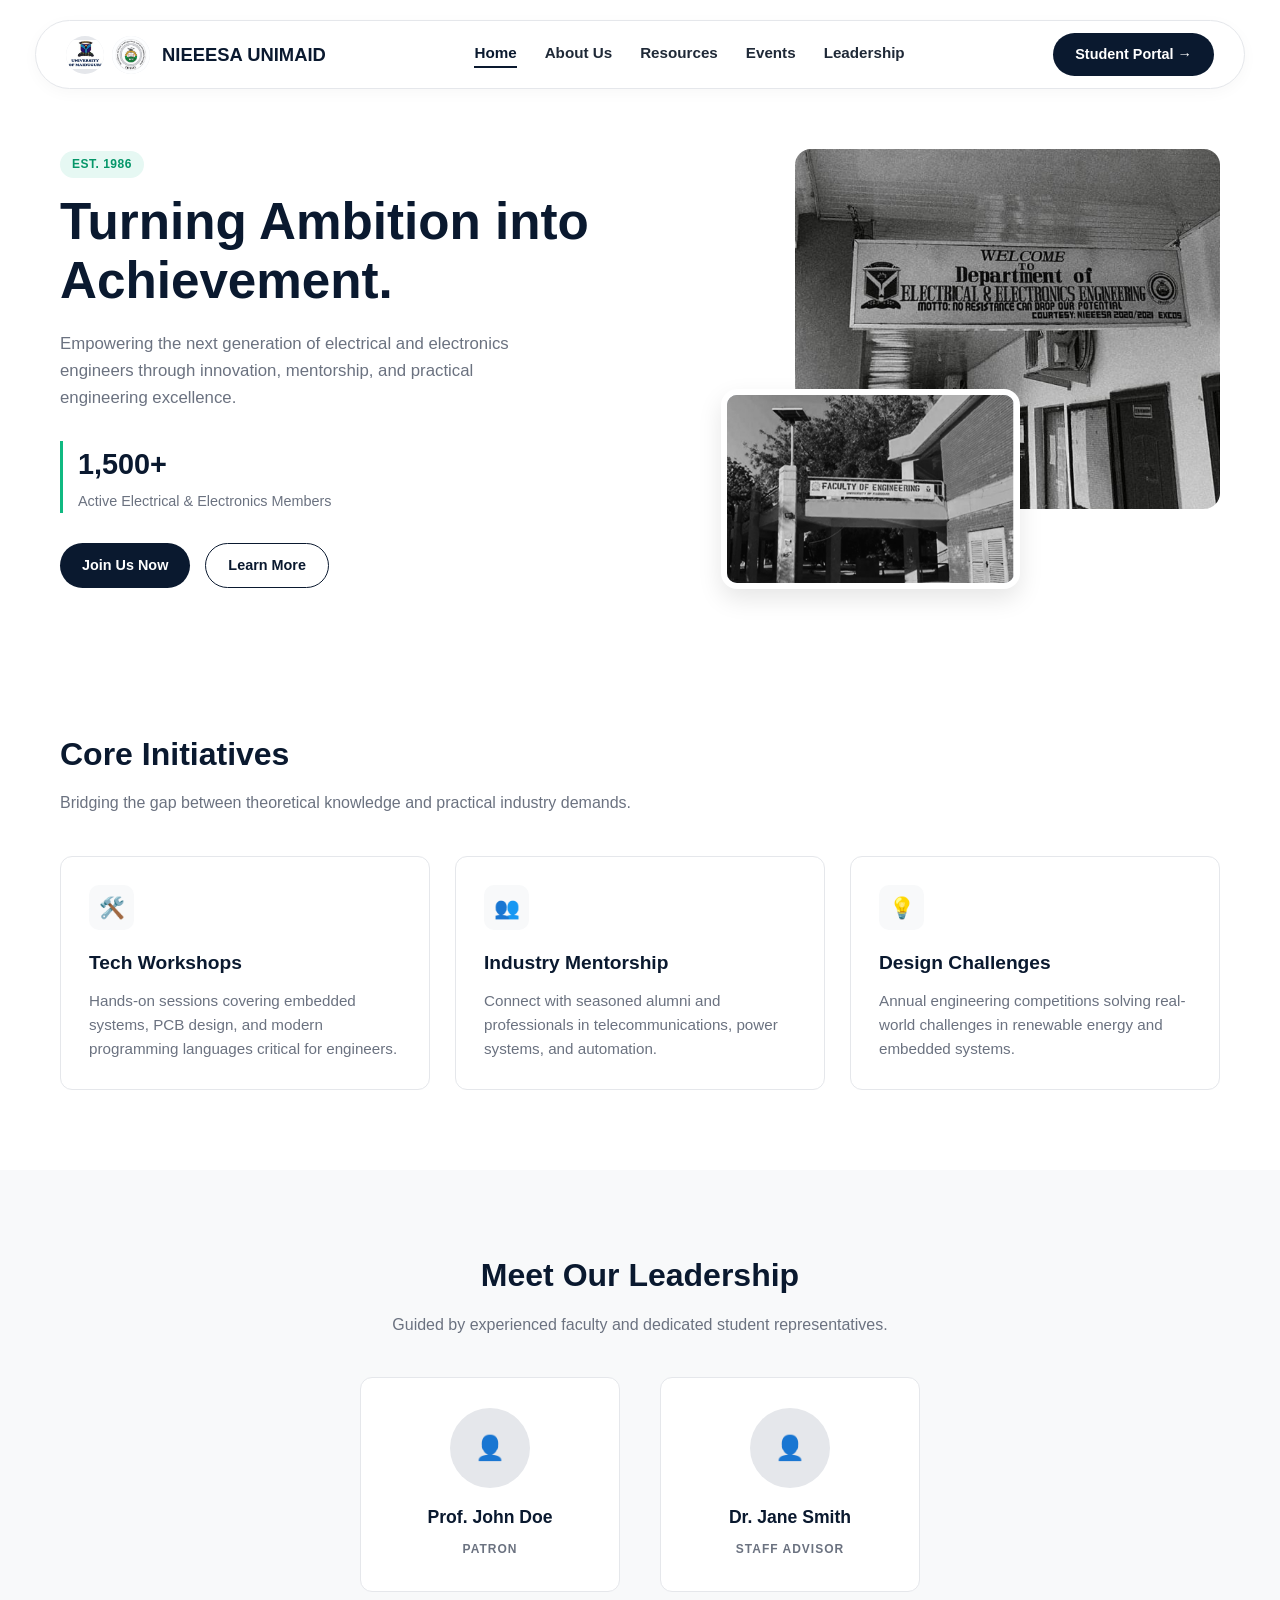
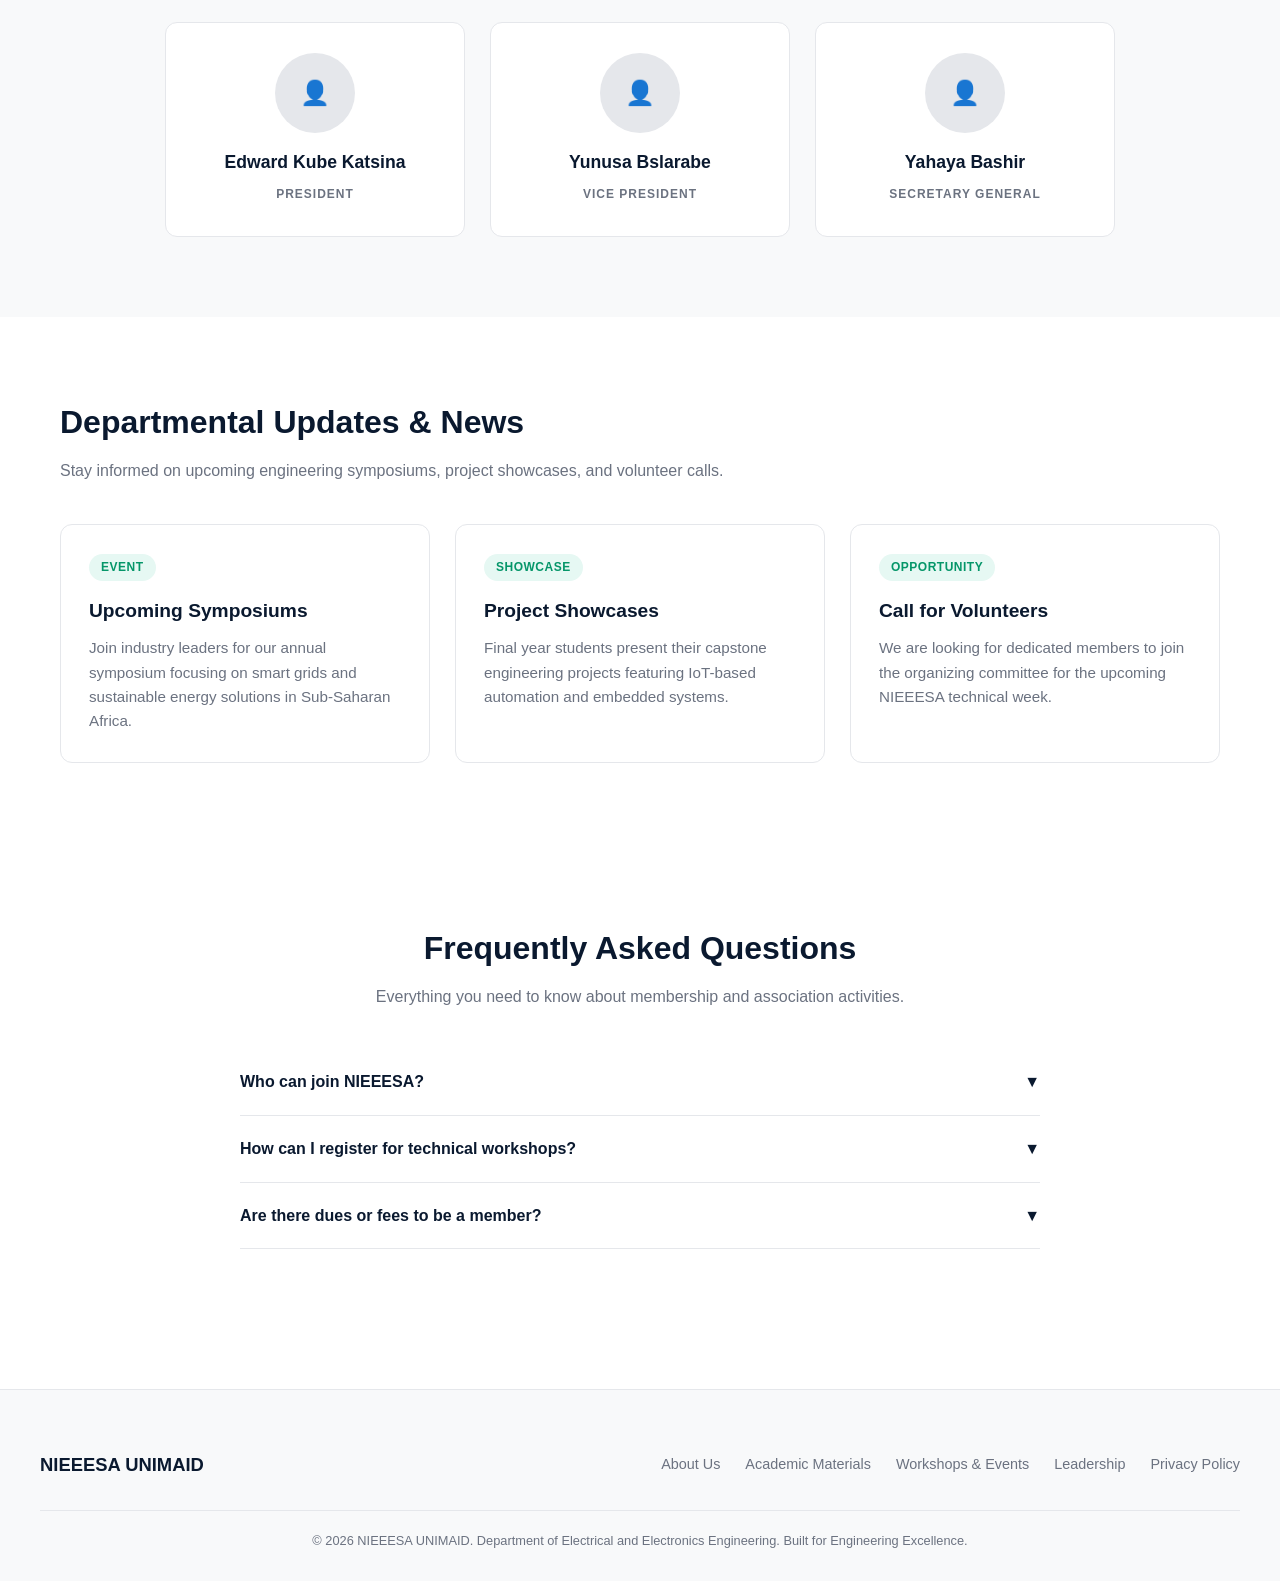
==== index.html @ 7bab1c7e "Updated leadership section with real NIEEESA EXCO names" ====
<!DOCTYPE html>
<html lang="en">
<head>
    <meta charset="UTF-8">
    <meta name="viewport" content="width=device-width, initial-scale=1.0">
    <title>NIEEESA UNIMAID | Electrical and Electronics Engineering</title>
    <link rel="stylesheet" href="style.css">
</head>
<body>

    <!-- Navigation Bar -->
    <div class="navbar-wrapper">
        <nav class="navbar">
            <a href="index.html" class="nav-brand">
                <div style="display: flex; align-items: center; gap: 8px;">
                    <img src="images/unimaid_logo.jpg" alt="UNIMAID Crest" style="height: 38px; width: 38px; object-fit: contain;">
                    <img src="images/nieesa_logo.jpg" alt="NIEEE Logo" style="height: 38px; width: 38px; object-fit: contain;">
                </div>
                <span>NIEEESA UNIMAID</span>
            </a>
            <div class="nav-links">
                <a href="index.html" class="active">Home</a>
                <a href="about.html">About Us</a>
                <a href="resources.html">Resources</a>
                <a href="events.html">Events</a>
                <a href="leadership.html">Leadership</a>
            </div>
            <a href="#" class="btn-primary">Student Portal →</a>
            <div class="hamburger">☰</div>
        </nav>
    </div>

    <!-- Hero Section -->
    <section class="hero">
        <div class="hero-text">
            <span class="badge-tag">EST. 1986</span>
            <h1>Turning Ambition into Achievement.</h1>
            <p>Empowering the next generation of electrical and electronics engineers through innovation, mentorship, and practical engineering excellence.</p>
            
            <div class="member-count">
                <h3>1,500+</h3>
                <span>Active Electrical & Electronics Members</span>
            </div>

            <div class="hero-buttons">
                <a href="#" class="btn-primary">Join Us Now</a>
                <a href="about.html" class="btn-outline">Learn More</a>
            </div>
        </div>

        <div class="hero-visual">
            <div class="hero-img-main">
                <img src="images/dept_building.jpg" alt="Department of Electrical & Electronics Engineering">
            </div>
            <div class="hero-img-sub">
                <img src="images/faculty_engineering.jpg" alt="Faculty of Engineering UNIMAID">
            </div>
        </div>
    </section>

    <!-- Core Initiatives -->
    <section class="section">
        <h2 class="section-title">Core Initiatives</h2>
        <p class="section-subtitle">Bridging the gap between theoretical knowledge and practical industry demands.</p>
        
        <div class="grid-3">
            <div class="card">
                <div class="card-icon">🛠️</div>
                <h4>Tech Workshops</h4>
                <p>Hands-on sessions covering embedded systems, PCB design, and modern programming languages critical for engineers.</p>
            </div>
            <div class="card">
                <div class="card-icon">👥</div>
                <h4>Industry Mentorship</h4>
                <p>Connect with seasoned alumni and professionals in telecommunications, power systems, and automation.</p>
            </div>
            <div class="card">
                <div class="card-icon">💡</div>
                <h4>Design Challenges</h4>
                <p>Annual engineering competitions solving real-world challenges in renewable energy and embedded systems.</p>
            </div>
        </div>
    </section>

    <!-- Leadership Section -->
    <div class="section-bg">
        <section class="section" style="text-align: center;">
            <h2 class="section-title">Meet Our Leadership</h2>
            <p class="section-subtitle">Guided by experienced faculty and dedicated student representatives.</p>

            <div class="leadership-grid-top">
                <div class="leader-card" style="min-width: 260px;">
                    <div class="leader-avatar">👤</div>
                    <h4>Prof. John Doe</h4>
                    <span>PATRON</span>
                </div>
                <div class="leader-card" style="min-width: 260px;">
                    <div class="leader-avatar">👤</div>
                    <h4>Dr. Jane Smith</h4>
                    <span>STAFF ADVISOR</span>
                </div>
            </div>

            <div class="leadership-grid-bottom">
                <div class="leader-card">
                    <div class="leader-avatar">👤</div>
                    <h4>Edward Kube Katsina</h4>
                    <span>PRESIDENT</span>
                </div>
                <div class="leader-card">
                    <div class="leader-avatar">👤</div>
                    <h4>Yunusa Bslarabe</h4>
                    <span>VICE PRESIDENT</span>
                </div>
                <div class="leader-card">
                    <div class="leader-avatar">👤</div>
                    <h4>Yahaya Bashir</h4>
                    <span>SECRETARY GENERAL</span>
                </div>
            </div>
        </section>
    </div>

    <!-- Departmental Updates & News -->
    <section class="section">
        <h2 class="section-title">Departmental Updates & News</h2>
        <p class="section-subtitle">Stay informed on upcoming engineering symposiums, project showcases, and volunteer calls.</p>

        <div class="grid-3">
            <div class="card">
                <span class="badge-tag">EVENT</span>
                <h4>Upcoming Symposiums</h4>
                <p>Join industry leaders for our annual symposium focusing on smart grids and sustainable energy solutions in Sub-Saharan Africa.</p>
            </div>
            <div class="card">
                <span class="badge-tag">SHOWCASE</span>
                <h4>Project Showcases</h4>
                <p>Final year students present their capstone engineering projects featuring IoT-based automation and embedded systems.</p>
            </div>
            <div class="card">
                <span class="badge-tag">OPPORTUNITY</span>
                <h4>Call for Volunteers</h4>
                <p>We are looking for dedicated members to join the organizing committee for the upcoming NIEEESA technical week.</p>
            </div>
        </div>
    </section>

    <!-- Frequently Asked Questions -->
    <section class="section">
        <h2 class="section-title" style="text-align: center;">Frequently Asked Questions</h2>
        <p class="section-subtitle" style="text-align: center;">Everything you need to know about membership and association activities.</p>

        <div class="faq-container">
            <div class="faq-item" onclick="toggleFaq(this)">
                <div class="faq-question">
                    <span>Who can join NIEEESA?</span>
                    <span>▼</span>
                </div>
                <div class="faq-answer">All registered undergraduate students of the Department of Electrical and Electronics Engineering at the University of Maiduguri are automatic members.</div>
            </div>
            <div class="faq-item" onclick="toggleFaq(this)">
                <div class="faq-question">
                    <span>How can I register for technical workshops?</span>
                    <span>▼</span>
                </div>
                <div class="faq-answer">Workshop registrations are announced via our official telegram and WhatsApp broadcast channels. You can also register through the Student Portal link above.</div>
            </div>
            <div class="faq-item" onclick="toggleFaq(this)">
                <div class="faq-question">
                    <span>Are there dues or fees to be a member?</span>
                    <span>▼</span>
                </div>
                <div class="faq-answer">Annual departmental association dues are paid at the beginning of each academic session through the executive financial secretary or designated portal.</div>
            </div>
        </div>
    </section>

    <!-- Footer -->
    <footer class="footer">
        <div class="footer-content">
            <div class="nav-brand">
                NIEEESA UNIMAID
            </div>
            <div class="footer-links">
                <a href="about.html">About Us</a>
                <a href="resources.html">Academic Materials</a>
                <a href="events.html">Workshops & Events</a>
                <a href="leadership.html">Leadership</a>
                <a href="#">Privacy Policy</a>
            </div>
        </div>
        <div class="footer-bottom">
            &copy; 2026 NIEEESA UNIMAID. Department of Electrical and Electronics Engineering. Built for Engineering Excellence.
        </div>
    </footer>

    <!-- Simple Script for FAQ Toggle -->
    <script>
        function toggleFaq(element) {
            const answer = element.querySelector('.faq-answer');
            const isVisible = answer.style.display === 'block';
            answer.style.display = isVisible ? 'none' : 'block';
        }
    </script>

</body>
</html>
---- style.css ----
/* ==========================================
   NIEEESA UNIMAID - MASTER STYLESHEET
   ========================================== */

* {
    margin: 0;
    padding: 0;
    box-sizing: border-box;
    font-family: 'Segoe UI', -apple-system, BlinkMacSystemFont, Roboto, sans-serif;
}

:root {
    --navy: #0A192F;
    --navy-light: #112A4F;
    --green-accent: #10B981;
    --green-bg: #E6F8F3;
    --bg-light: #F8F9FA;
    --bg-card: #FFFFFF;
    --text-main: #1F2937;
    --text-muted: #6B7280;
    --border-color: #E5E7EB;
}

body {
    background-color: #FFFFFF;
    color: var(--text-main);
    line-height: 1.6;
}

a {
    text-decoration: none;
    color: inherit;
}

/* --- NAVIGATION BAR --- */
.navbar-wrapper {
    padding: 20px 20px 0 20px;
    max-width: 1250px;
    margin: 0 auto;
}

.navbar {
    display: flex;
    justify-content: space-between;
    align-items: center;
    padding: 12px 30px;
    background-color: var(--bg-card);
    border: 1px solid var(--border-color);
    border-radius: 50px;
    box-shadow: 0 4px 15px rgba(0, 0, 0, 0.03);
}

.nav-brand {
    display: flex;
    align-items: center;
    gap: 12px;
    font-weight: 800;
    font-size: 1.15rem;
    color: var(--navy);
}

.nav-brand img {
    height: 38px;
    width: 38px;
    border-radius: 50%;
    object-fit: cover;
    background: #E5E7EB;
}

.nav-links {
    display: flex;
    gap: 28px;
    font-weight: 600;
    font-size: 0.95rem;
}

.nav-links a {
    color: var(--text-main);
    transition: color 0.2s ease;
}

.nav-links a:hover, .nav-links a.active {
    color: var(--navy);
    border-bottom: 2px solid var(--navy);
}

.btn-primary {
    background-color: var(--navy);
    color: #FFFFFF;
    padding: 10px 22px;
    border-radius: 25px;
    font-weight: 600;
    font-size: 0.9rem;
    transition: background 0.3s ease;
    display: inline-flex;
    align-items: center;
    gap: 8px;
}

.btn-primary:hover {
    background-color: var(--navy-light);
}

.btn-outline {
    background-color: transparent;
    color: var(--navy);
    border: 1.5px solid var(--navy);
    padding: 10px 22px;
    border-radius: 25px;
    font-weight: 600;
    font-size: 0.9rem;
    transition: all 0.3s ease;
}

.btn-outline:hover {
    background-color: var(--navy);
    color: #FFFFFF;
}

.hamburger {
    display: none;
    font-size: 1.6rem;
    cursor: pointer;
    color: var(--navy);
}

/* --- HERO SECTION --- */
.hero {
    max-width: 1200px;
    margin: 60px auto;
    padding: 0 20px;
    display: grid;
    grid-template-columns: 1.1fr 0.9fr;
    gap: 50px;
    align-items: center;
}

.badge-tag {
    display: inline-block;
    background-color: var(--green-bg);
    color: #059669;
    font-size: 0.75rem;
    font-weight: 700;
    padding: 4px 12px;
    border-radius: 20px;
    text-transform: uppercase;
    letter-spacing: 0.5px;
    margin-bottom: 15px;
}

.hero h1 {
    font-size: 3.2rem;
    color: var(--navy);
    line-height: 1.15;
    font-weight: 800;
    margin-bottom: 20px;
}

.hero p {
    color: var(--text-muted);
    font-size: 1.05rem;
    margin-bottom: 30px;
    max-width: 480px;
}

.member-count {
    border-left: 3px solid var(--green-accent);
    padding-left: 15px;
    margin-bottom: 30px;
}

.member-count h3 {
    font-size: 1.8rem;
    color: var(--navy);
    font-weight: 800;
}

.member-count span {
    font-size: 0.9rem;
    color: var(--text-muted);
}

.hero-buttons {
    display: flex;
    gap: 15px;
}

.hero-visual {
    position: relative;
    height: 440px;
}

.hero-img-main {
    width: 85%;
    height: 360px;
    background: #D1D5DB;
    border-radius: 16px;
    position: absolute;
    right: 0;
    top: 0;
    overflow: hidden;
}

.hero-img-sub {
    width: 60%;
    height: 200px;
    background: #9CA3AF;
    border-radius: 16px;
    position: absolute;
    left: 0;
    bottom: 0;
    border: 6px solid #FFFFFF;
    box-shadow: 0 10px 25px rgba(0,0,0,0.1);
    overflow: hidden;
}

.hero-visual img {
    width: 100%;
    height: 100%;
    object-fit: cover;
}

/* --- SECTION HEADERS & GRIDS --- */
.section {
    padding: 80px 20px;
    max-width: 1200px;
    margin: 0 auto;
}

.section-bg {
    background-color: var(--bg-light);
    width: 100%;
}

.section-title {
    font-size: 2rem;
    color: var(--navy);
    font-weight: 800;
    margin-bottom: 10px;
}

.section-subtitle {
    color: var(--text-muted);
    margin-bottom: 40px;
}

.grid-3 {
    display: grid;
    grid-template-columns: repeat(3, 1fr);
    gap: 25px;
}

.grid-2 {
    display: grid;
    grid-template-columns: repeat(2, 1fr);
    gap: 25px;
}

/* --- CARDS (INITIATIVES / EVENTS / NEWS) --- */
.card {
    background: var(--bg-card);
    border: 1px solid var(--border-color);
    border-radius: 12px;
    padding: 28px;
    transition: transform 0.2s ease, box-shadow 0.2s ease;
}

.card:hover {
    transform: translateY(-4px);
    box-shadow: 0 12px 24px rgba(0, 0, 0, 0.06);
}

.card-icon {
    width: 45px;
    height: 45px;
    background-color: var(--bg-light);
    border-radius: 10px;
    display: flex;
    align-items: center;
    justify-content: center;
    font-size: 1.3rem;
    margin-bottom: 18px;
    color: var(--navy);
}

.card h4 {
    font-size: 1.2rem;
    color: var(--navy);
    margin-bottom: 10px;
}

.card p {
    color: var(--text-muted);
    font-size: 0.95rem;
}

/* --- LEADERSHIP PROFILES --- */
.leadership-grid-top {
    display: flex;
    justify-content: center;
    gap: 40px;
    margin-bottom: 30px;
}

.leadership-grid-bottom {
    display: grid;
    grid-template-columns: repeat(3, 1fr);
    gap: 25px;
    max-width: 950px;
    margin: 0 auto;
}

.leader-card {
    background: #FFFFFF;
    border: 1px solid var(--border-color);
    border-radius: 12px;
    padding: 30px 20px;
    text-align: center;
}

.leader-avatar {
    width: 80px;
    height: 80px;
    background-color: #E5E7EB;
    border-radius: 50%;
    margin: 0 auto 15px auto;
    display: flex;
    align-items: center;
    justify-content: center;
    color: var(--navy);
    font-size: 1.5rem;
}

.leader-card h4 {
    color: var(--navy);
    font-size: 1.1rem;
    margin-bottom: 4px;
}

.leader-card span {
    font-size: 0.75rem;
    color: var(--text-muted);
    font-weight: 700;
    letter-spacing: 1px;
    text-transform: uppercase;
}

/* --- FAQ ACCORDION --- */
.faq-container {
    max-width: 800px;
    margin: 0 auto;
}

.faq-item {
    border-bottom: 1px solid var(--border-color);
    padding: 20px 0;
}

.faq-question {
    display: flex;
    justify-content: space-between;
    align-items: center;
    cursor: pointer;
    font-weight: 600;
    color: var(--navy);
}

.faq-answer {
    display: none;
    padding-top: 12px;
    color: var(--text-muted);
    font-size: 0.95rem;
}

/* --- FOOTER --- */
.footer {
    background-color: var(--bg-light);
    border-top: 1px solid var(--border-color);
    padding: 60px 20px 30px 20px;
    margin-top: 60px;
}

.footer-content {
    max-width: 1200px;
    margin: 0 auto;
    display: flex;
    justify-content: space-between;
    align-items: center;
    flex-wrap: wrap;
    gap: 20px;
}

.footer-links {
    display: flex;
    gap: 25px;
    font-size: 0.9rem;
    color: var(--text-muted);
}

.footer-bottom {
    max-width: 1200px;
    margin: 30px auto 0 auto;
    padding-top: 20px;
    border-top: 1px solid #E5E7EB;
    font-size: 0.8rem;
    color: var(--text-muted);
    text-align: center;
}

/* ==========================================
   MOBILE RESPONSIVENESS (< 768px)
   ========================================== */
@media (max-width: 768px) {
    .navbar {
        border-radius: 12px;
        padding: 15px 20px;
    }
    
    .nav-links, .navbar .btn-primary {
        display: none;
    }
    
    .hamburger {
        display: block;
    }

    .hero {
        grid-template-columns: 1fr;
        margin: 30px auto;
        text-align: left;
    }

    .hero h1 {
        font-size: 2.3rem;
    }

    .hero-visual {
        height: 300px;
        margin-top: 20px;
    }

    .hero-img-main, .hero-img-sub {
        position: static;
        width: 100%;
        height: 220px;
        margin-bottom: 15px;
    }

    .hero-img-sub {
        display: none; /* Hide overlapping image on small screens for clean layout */
    }

    .grid-3, .grid-2, .leadership-grid-top, .leadership-grid-bottom {
        grid-template-columns: 1fr;
        flex-direction: column;
        gap: 15px;
    }

    .footer-content {
        flex-direction: column;
        text-align: center;
    }

    .footer-links {
        flex-wrap: wrap;
        justify-content: center;
    }
}
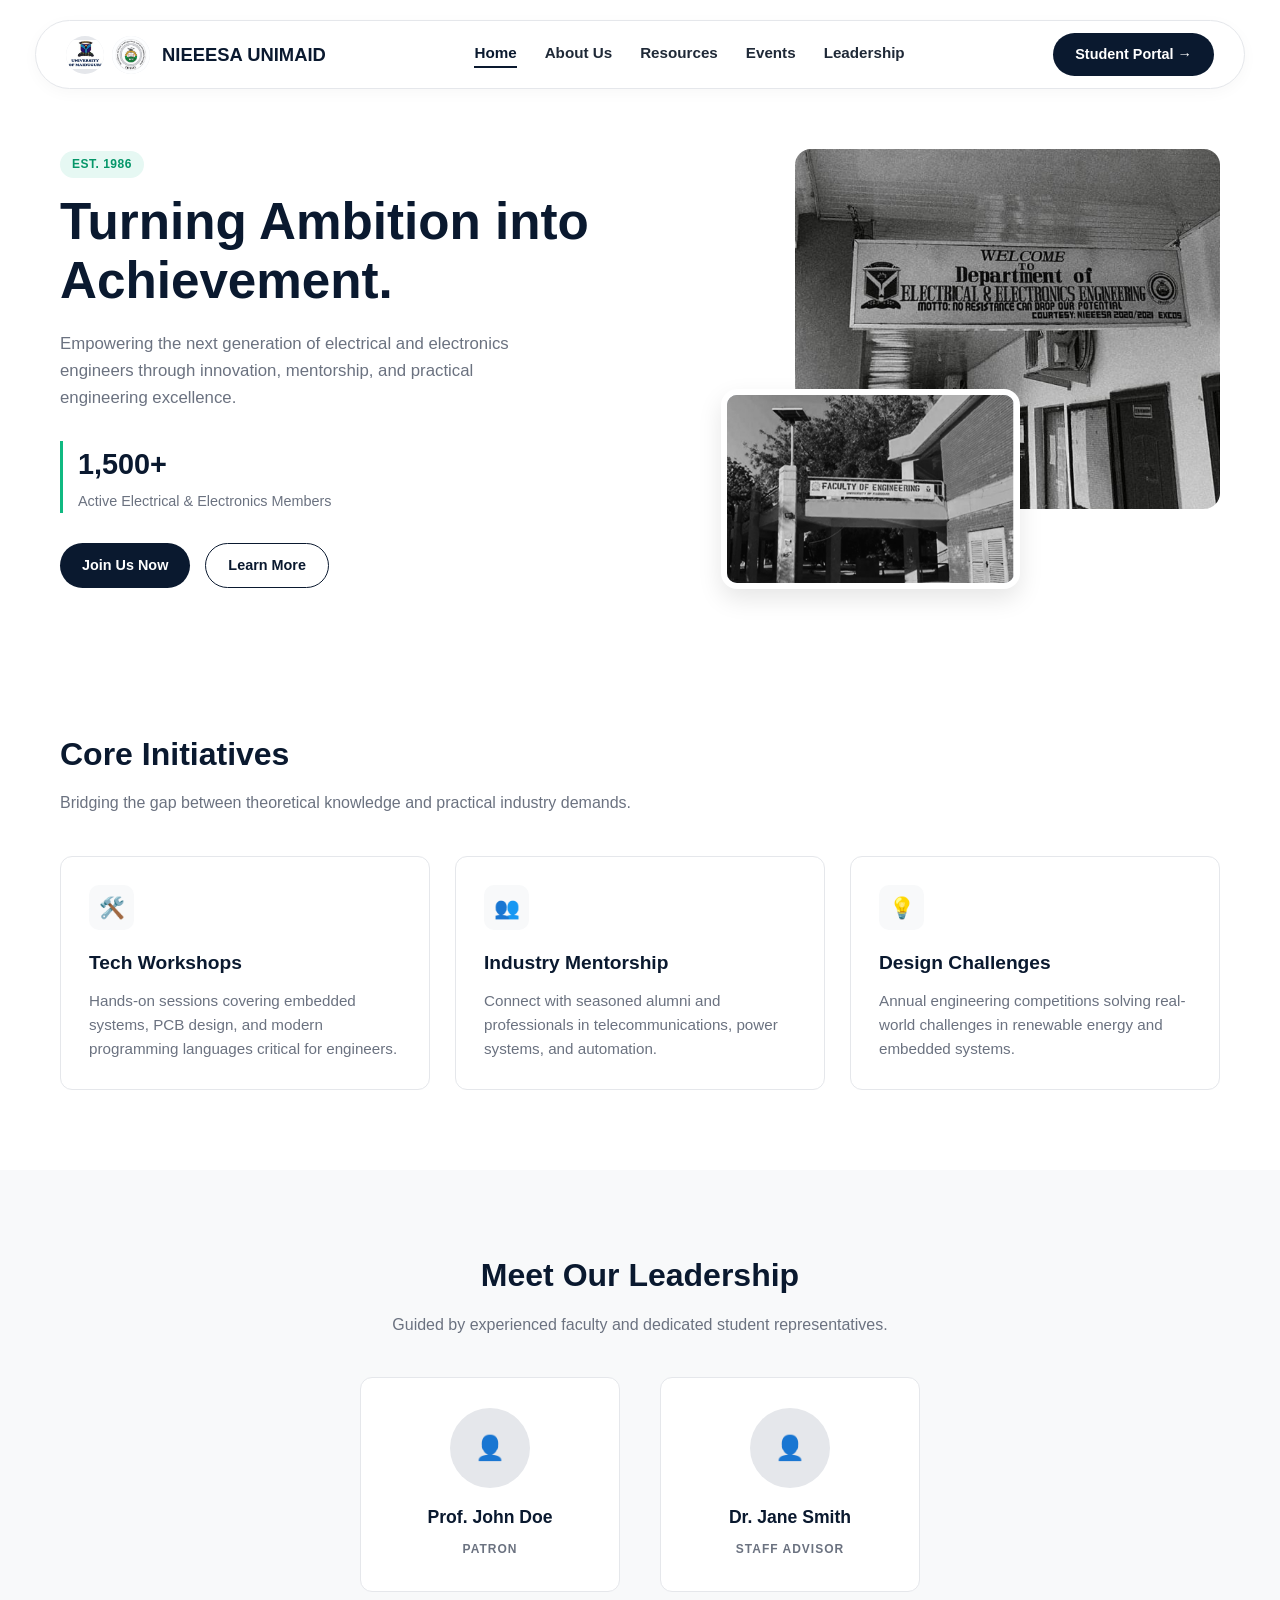
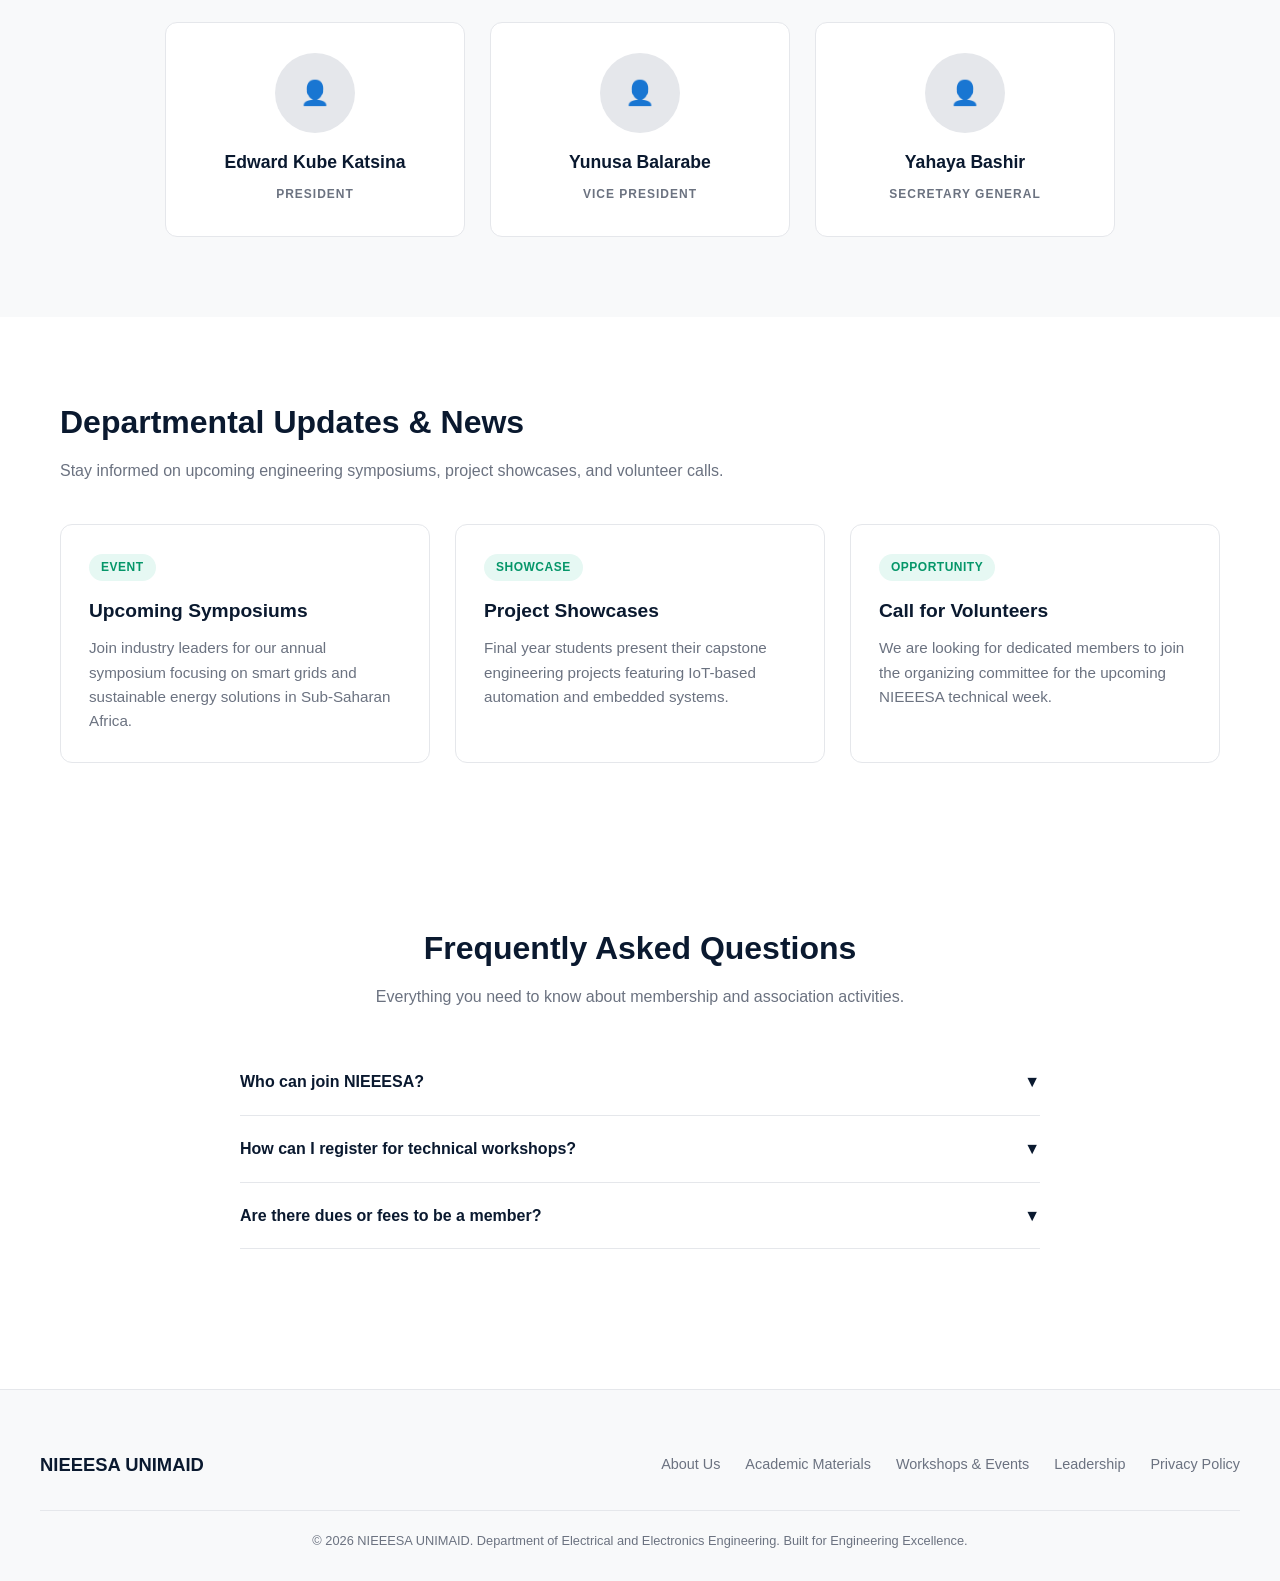
==== commit 7eb8d8b0: "Updated leadership section with real NIEEESA EXCO names" ====
--- a/index.html
+++ b/index.html
@@ -109,7 +109,7 @@
                 </div>
                 <div class="leader-card">
                     <div class="leader-avatar">👤</div>
-                    <h4>Yunusa Bslarabe</h4>
+                    <h4>Yunusa Balarabe</h4>
                     <span>VICE PRESIDENT</span>
                 </div>
                 <div class="leader-card">
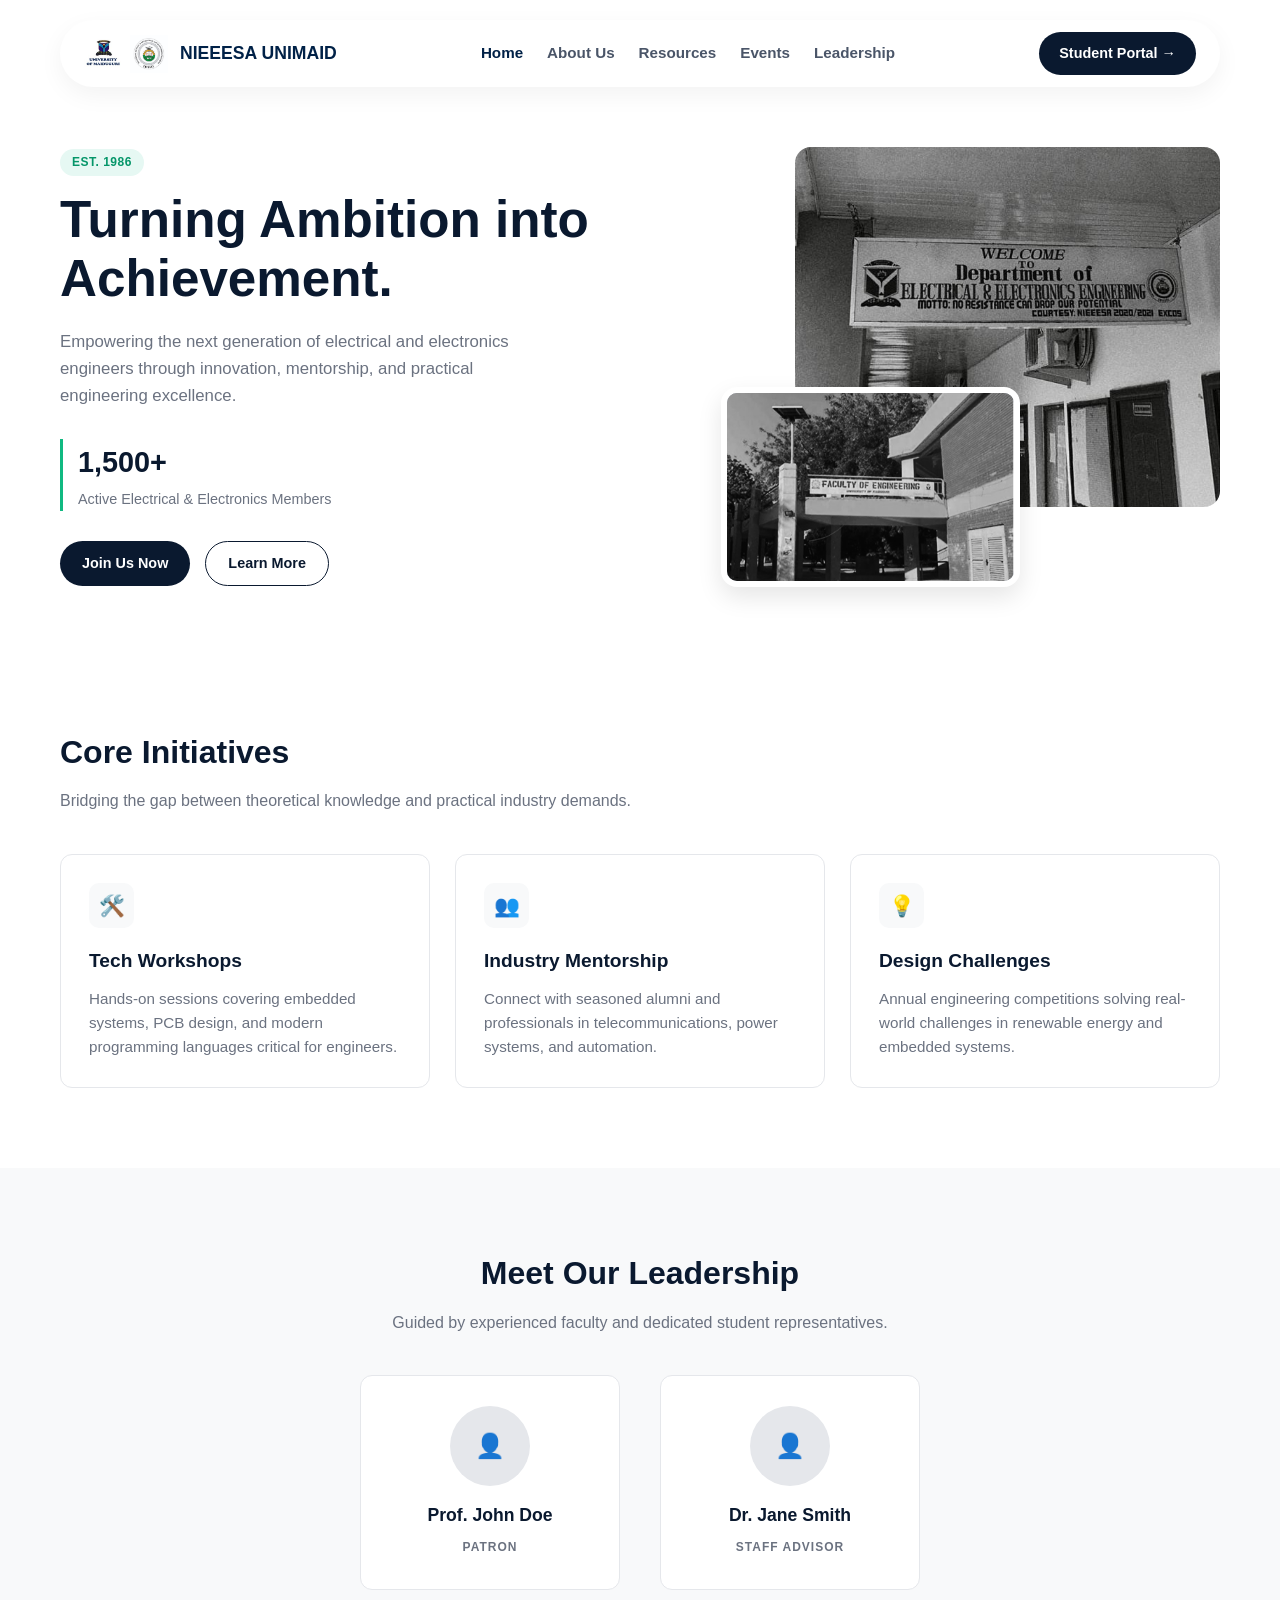
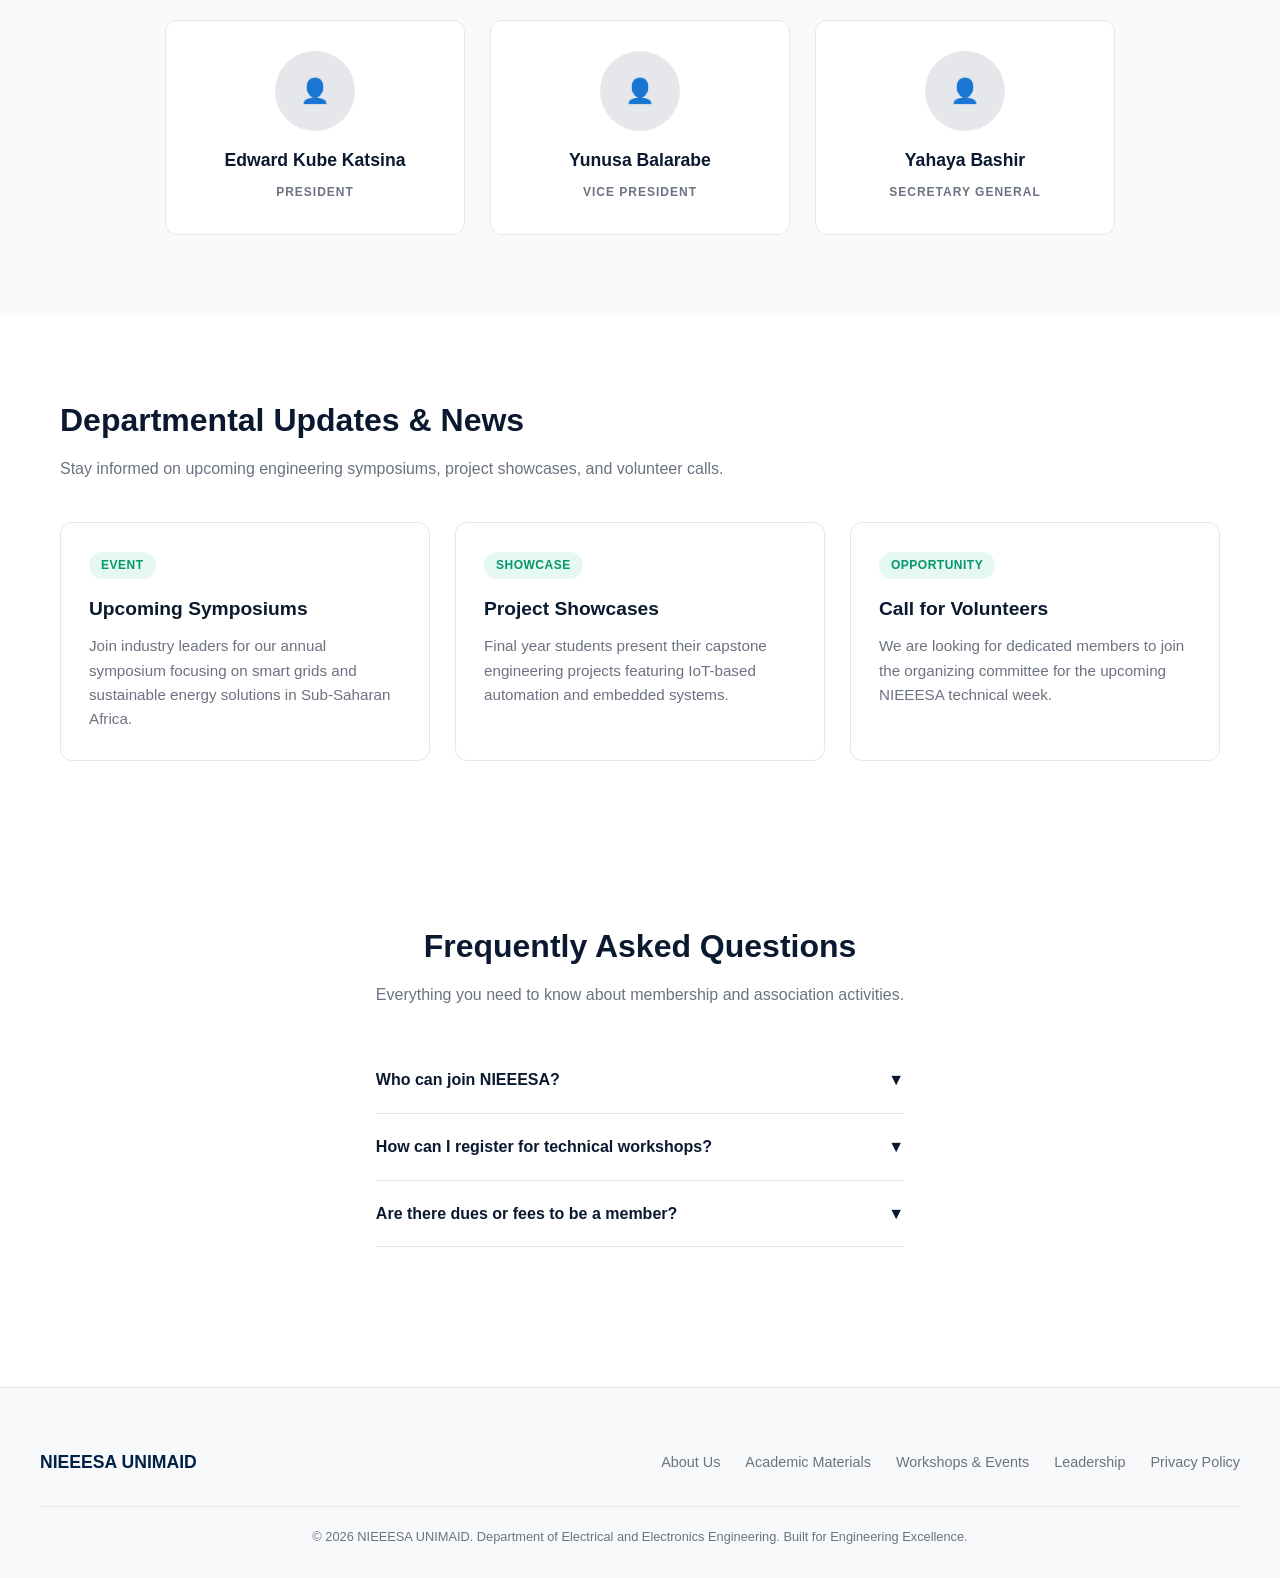
==== commit 1dc3b852: "Fixed desktop navbar squish, mobile portal button, and infinite scroll" ====
--- a/index.html
+++ b/index.html
@@ -24,8 +24,9 @@
                 <a href="resources.html">Resources</a>
                 <a href="events.html">Events</a>
                 <a href="leadership.html">Leadership</a>
-            </div>
-            <a href="#" class="btn-primary">Student Portal →</a>
+                <a href="login.html" class="mobile-portal-link">Student Portal →</a>
+            </div>
+            <a href="login.html" class="btn-primary desktop-portal-btn">Student Portal →</a>
             <div class="hamburger">☰</div>
         </nav>
     </div>
@@ -202,6 +203,7 @@
             answer.style.display = isVisible ? 'none' : 'block';
         }
     </script>
-
+<!-- Load JavaScript for Mobile Hamburger Menu -->
+    <script src="script.js"></script>
 </body>
 </html>
--- a/style.css
+++ b/style.css
@@ -1,7 +1,30 @@
 /* ==========================================
    NIEEESA UNIMAID - MASTER STYLESHEET
    ========================================== */
-
+/* =========================================
+   GLOBAL VIEWPORT & OVERFLOW LOCK
+   ========================================= */
+html, body {
+    margin: 0 !important;
+    padding: 0 !important;
+    width: 100% !important;
+    max-width: 100% !important;
+    overflow-x: hidden !important; /* Stops horizontal wobbling and side-scrolling */
+    position: relative;
+}
+
+/* Ensure the page ends exactly where the footer ends */
+body {
+    min-height: 100vh;
+    display: flex;
+    flex-direction: column;
+}
+
+.footer,
+footer {
+    margin-top: auto; /* Automatically pushes footer to the bottom of short pages */
+    margin-bottom: 0 !important; /* Prevents stray white space below copyright text */
+}
 * {
     margin: 0;
     padding: 0;
@@ -32,58 +55,75 @@
     color: inherit;
 }
 
-/* --- NAVIGATION BAR --- */
+/* =========================================
+   2. LAPTOP / DESKTOP NAVIGATION BAR
+   ========================================= */
 .navbar-wrapper {
-    padding: 20px 20px 0 20px;
-    max-width: 1250px;
-    margin: 0 auto;
+    width: 100%;
+    max-width: 1200px;
+    margin: 20px auto 0 auto;
+    padding: 0 20px;
+    box-sizing: border-box;
 }
 
 .navbar {
     display: flex;
+    align-items: center;
     justify-content: space-between;
-    align-items: center;
-    padding: 12px 30px;
-    background-color: var(--bg-card);
-    border: 1px solid var(--border-color);
+    gap: 20px; /* Forces breathing room between Logo, Links, and Button */
+    background: #ffffff;
+    padding: 12px 24px;
     border-radius: 50px;
-    box-shadow: 0 4px 15px rgba(0, 0, 0, 0.03);
+    box-shadow: 0 8px 25px rgba(0, 0, 0, 0.05);
+    width: 100%;
+    box-sizing: border-box;
+    position: relative;
 }
 
 .nav-brand {
     display: flex;
     align-items: center;
     gap: 12px;
+    text-decoration: none;
+    color: #002147;
     font-weight: 800;
-    font-size: 1.15rem;
-    color: var(--navy);
-}
-
-.nav-brand img {
-    height: 38px;
-    width: 38px;
-    border-radius: 50%;
-    object-fit: cover;
-    background: #E5E7EB;
+    font-size: 1.1rem;
+    white-space: nowrap; /* Prevents logo text from wrapping or squishing */
 }
 
 .nav-links {
     display: flex;
-    gap: 28px;
+    align-items: center;
+    gap: 24px;
+    margin: 0 auto; /* Centers links neatly on laptop */
+}
+
+.nav-links a {
+    text-decoration: none;
+    color: #4a5568;
     font-weight: 600;
     font-size: 0.95rem;
-}
-
-.nav-links a {
-    color: var(--text-main);
     transition: color 0.2s ease;
-}
-
-.nav-links a:hover, .nav-links a.active {
-    color: var(--navy);
-    border-bottom: 2px solid var(--navy);
-}
-
+    white-space: nowrap;
+}
+
+.nav-links a:hover,
+.nav-links a.active {
+    color: #002147;
+    font-weight: 700;
+}
+
+/* Hide mobile-only portal link on laptop */
+.mobile-portal-link {
+    display: none !important;
+}
+/* Ensure the desktop button fits inside the pill container */
+.desktop-portal-btn {
+    white-space: nowrap;
+    padding: 10px 20px !important;
+    border-radius: 25px !important;
+    flex-shrink: 0; /* Prevents button from getting crushed */
+}
 .btn-primary {
     background-color: var(--navy);
     color: #FFFFFF;
@@ -406,7 +446,10 @@
     color: var(--text-muted);
     text-align: center;
 }
-
+/* Hide the mobile-only portal link on desktop screens */
+.mobile-portal-link {
+    display: none;
+}
 /* ==========================================
    MOBILE RESPONSIVENESS (< 768px)
    ========================================== */
@@ -465,4 +508,157 @@
         flex-wrap: wrap;
         justify-content: center;
     }
+   
+      /* =========================================
+       FEATURED EVENT MOBILE STACKING
+       ========================================= */
+    .featured-event-card {
+        grid-template-columns: 1fr !important; /* Forces 1 single column instead of 2 */
+        gap: 25px !important;
+        padding: 24px !important;
+    }
+
+    .featured-event-img {
+        height: 240px !important;
+        width: 100% !important;
+    }
+}
+
+/* =========================================
+   BULLETPROOF MOBILE HAMBURGER MENU
+   ========================================= */
+@media (max-width: 768px) {
+    /* Ensure the navbar parent allows dropdowns */
+    .navbar-wrapper,
+    .navbar {
+        position: relative !important;
+        overflow: visible !important;
+    }
+
+    .hamburger {
+        cursor: pointer;
+        user-select: none;
+        font-size: 1.8rem;
+        z-index: 10001; /* Stays above the open menu */
+    }
+
+    /* Hide menu by default on mobile */
+    .nav-links {
+        display: none;
+    }
+
+    /* When active, show solid white dropdown menu */
+    .nav-links.active {
+        display: flex !important;
+        flex-direction: column;
+        position: absolute;
+        top: 100%; /* Drops exactly below the bottom edge of the navbar */
+        left: 0;
+        width: 100%;
+        background-color: #ffffff !important;
+        box-shadow: 0 15px 30px rgba(0, 0, 0, 0.2) !important;
+        padding: 10px 0;
+        z-index: 10000 !important; /* Forces it above all hero banners and photos */
+    }
+
+    .nav-links.active a {
+        display: block;
+        padding: 14px 24px;
+        width: 100%;
+        text-align: center;
+        color: #002147 !important; /* Forces dark navy text so it is always visible */
+        font-weight: 600;
+        text-decoration: none;
+        border-bottom: 1px solid #f0f0f0;
+        box-sizing: border-box;
+    }
+
+    .nav-links.active a:hover,
+    .nav-links.active a.active {
+        background-color: #f4f7f9;
+        color: #0056b3 !important;
+    }
+    /* Hide the desktop top-right button on small phone screens */
+    .desktop-portal-btn {
+        display: none !important;
+    }
+
+    /* Show the Student Portal button neatly centered inside the dropdown */
+    .nav-links.active .mobile-portal-link {
+        display: block !important;
+        width: calc(100% - 40px) !important; /* Subtracts 40px so it fits inside the box */
+        margin: 15px auto 10px auto !important; /* Centers it with 20px breathing room on each side */
+        background-color: #002147 !important;
+        color: #ffffff !important;
+        font-weight: 700;
+        border-radius: 8px !important;
+        padding: 12px 20px !important;
+        text-align: center !important;
+        border-bottom: none !important; /* Removes the underline separator */
+    }
+    /* =========================================
+       MOBILE SCROLL & WHITE SPACE CLAMP
+       ========================================= */
+    html, body {
+        height: auto !important; /* Prevents mobile address bar height bugs */
+        min-height: 100% !important;
+        overflow-x: hidden !important;
+    }
+
+    /* Prevent any section from stretching the page boundaries */
+    .section,
+    .section-bg,
+    .navbar-wrapper,
+    main,
+    div {
+        max-width: 100% !important;
+        box-sizing: border-box !important;
+    }
+
+    /* Keep footer compact on mobile with zero bottom gap */
+    .footer,
+    footer {
+        padding-bottom: 25px !important;
+        margin-bottom: 0 !important;
+    }
+}
+/* =========================================
+   FEATURED EVENT CARD (DESKTOP & MOBILE)
+   ========================================= */
+/* Desktop Layout: 2 equal columns side-by-side */
+.featured-event-card {
+    display: grid;
+    grid-template-columns: 1fr 1fr;
+    gap: 40px;
+    align-items: center;
+    padding: 40px;
+}
+
+.featured-event-img {
+    height: 300px;
+    background: #D1D5DB;
+    border-radius: 12px;
+    overflow: hidden;
+    width: 100%;
+}
+
+.featured-event-img img {
+    width: 100%;
+    height: 100%;
+    object-fit: cover;
+    display: block;
+}
+
+/* Mobile Layout: Stack vertically (Text on top, Image full-width below) */
+@media (max-width: 768px) {
+    .featured-event-card {
+        grid-template-columns: 1fr !important;
+        gap: 25px !important;
+        padding: 24px !important;
+    }
+
+    .featured-event-img {
+        height: 240px !important;
+        width: 100% !important;
+    }
 }
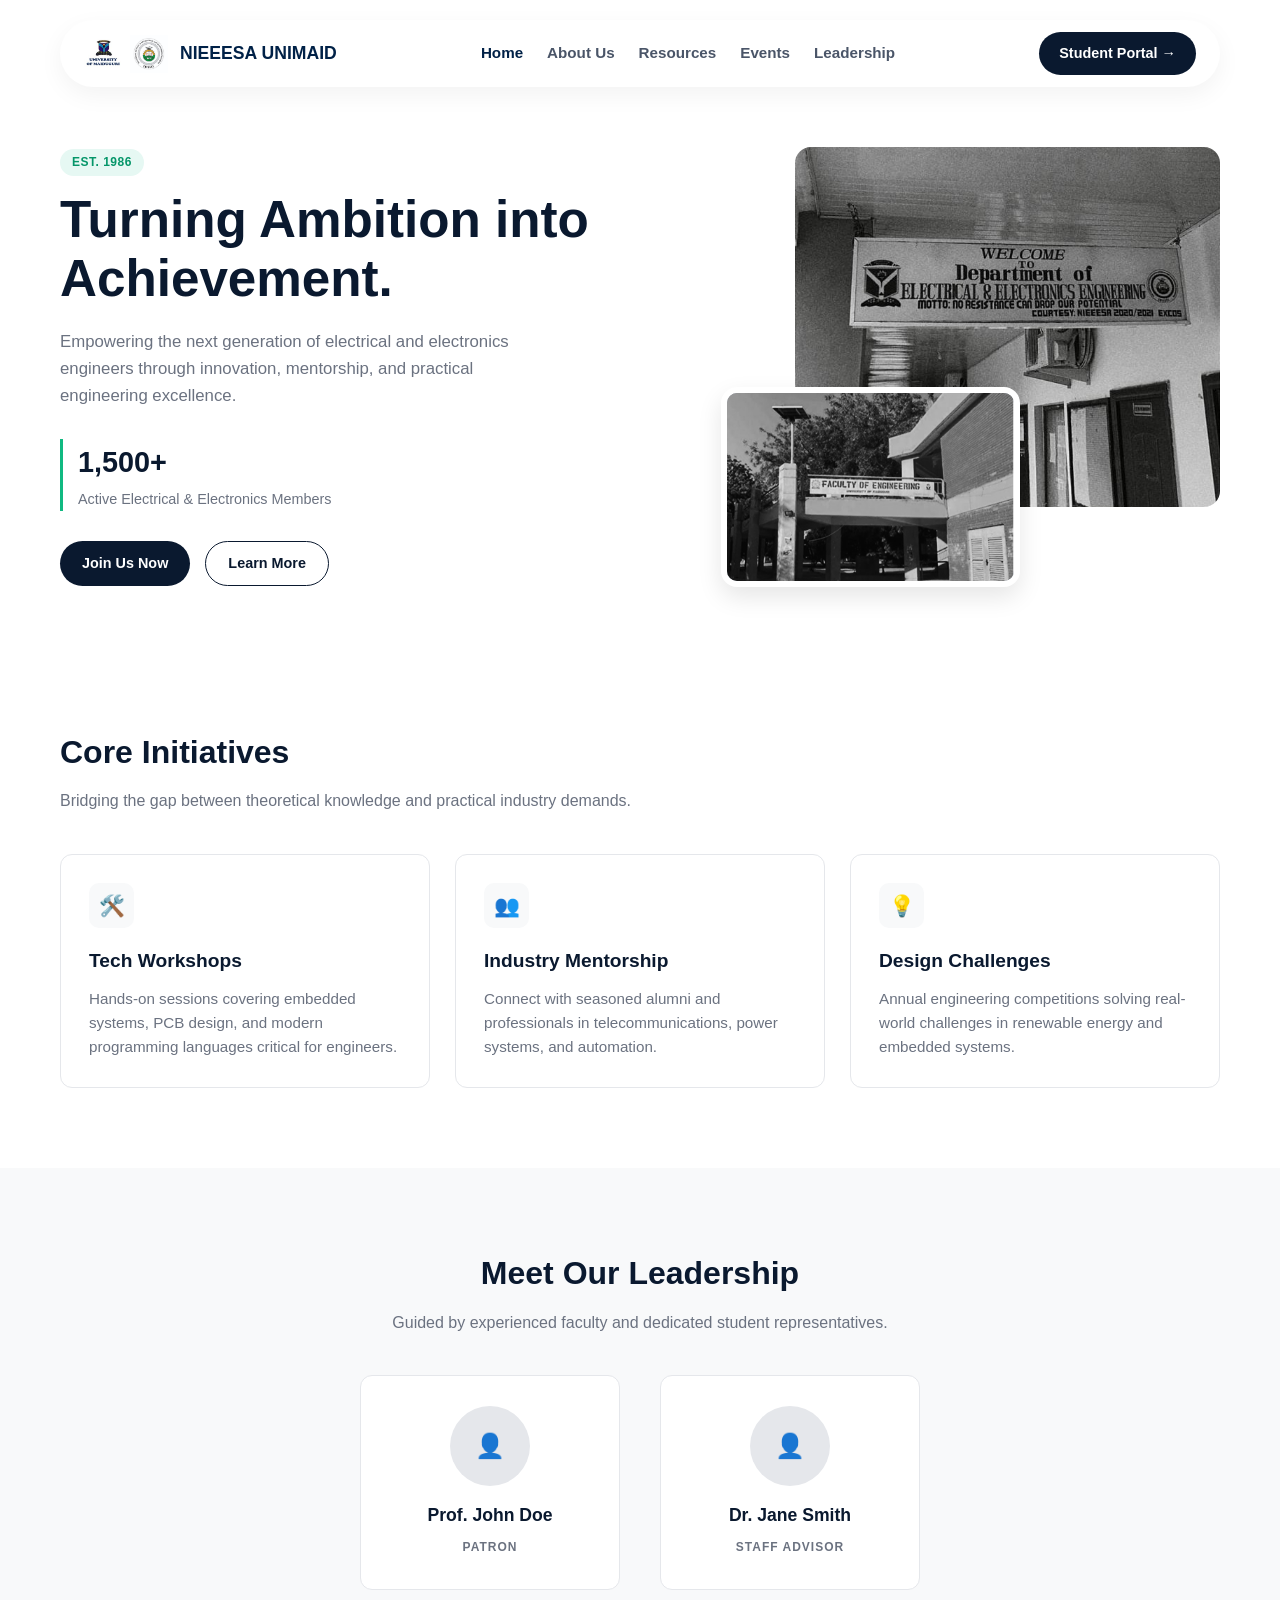
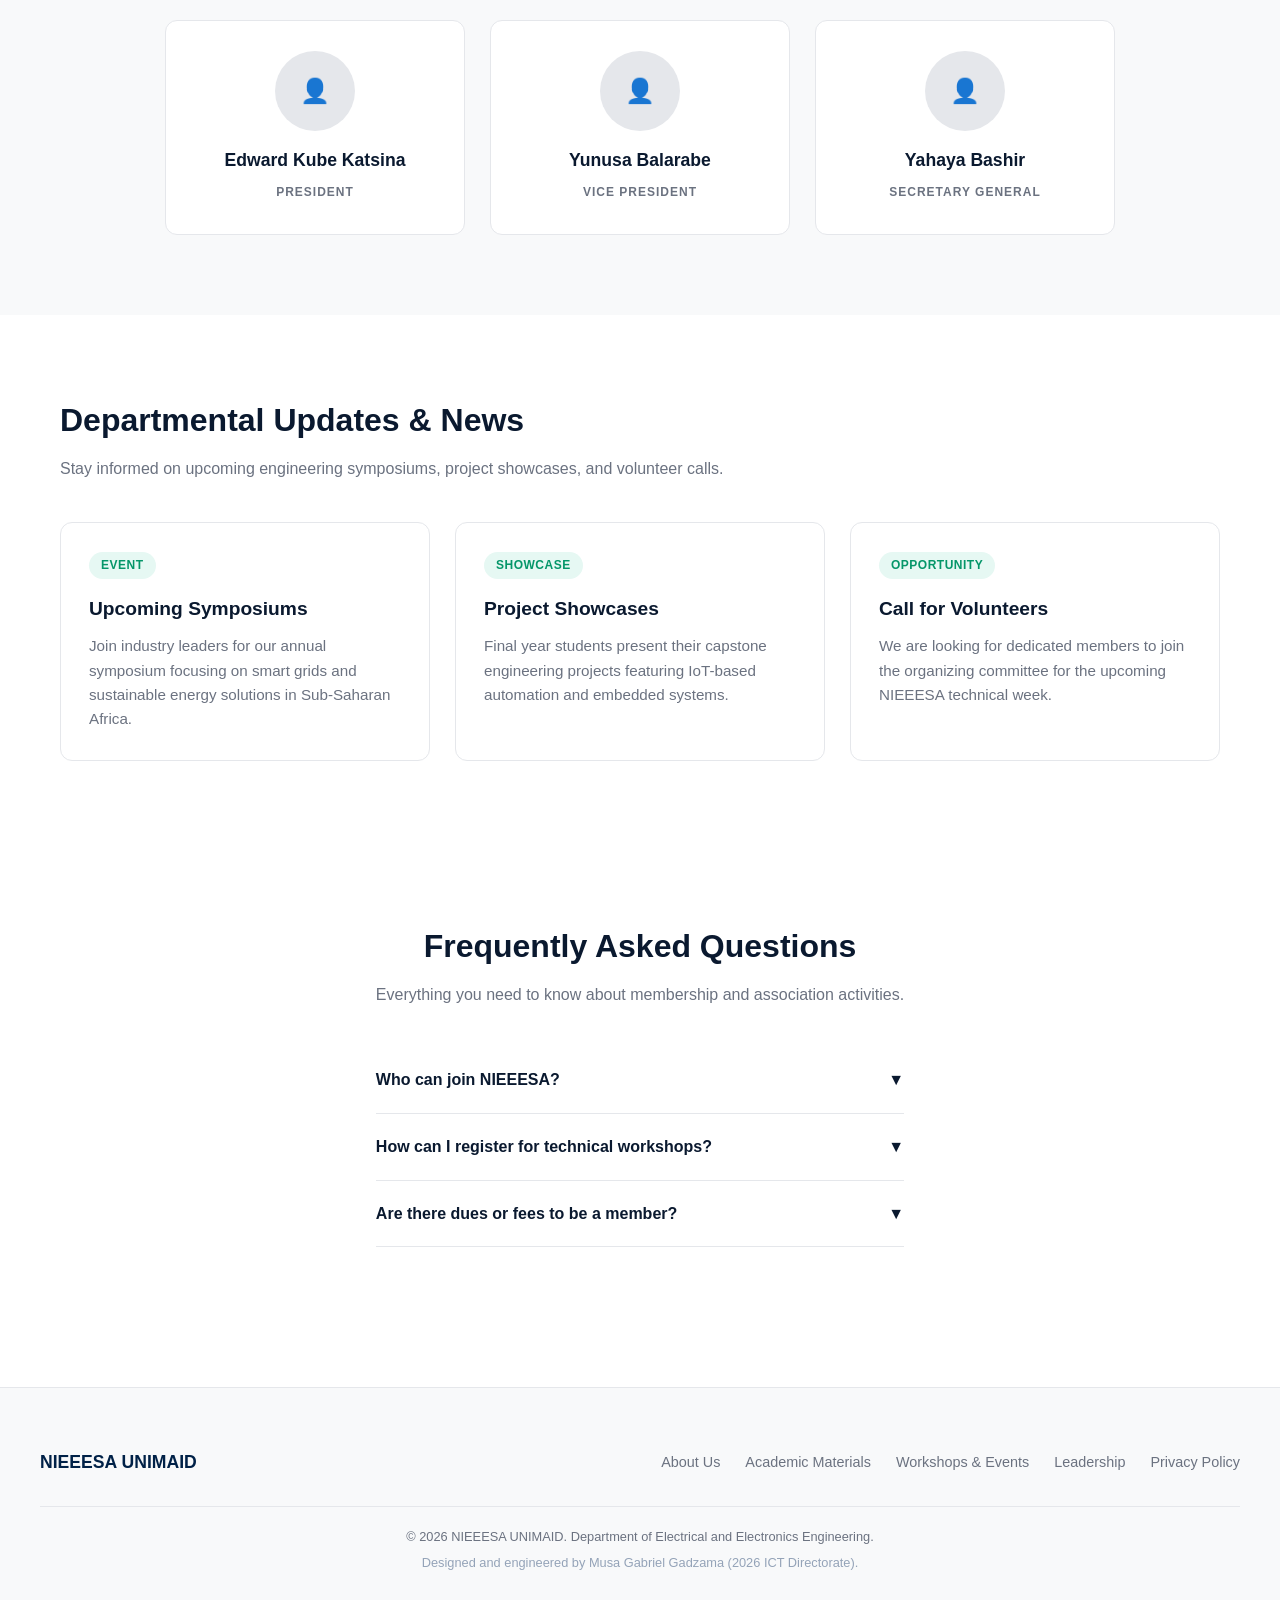
==== commit d18ac97f: "Added mockup dashboard for BITDA presentation" ====
--- a/index.html
+++ b/index.html
@@ -1,3 +1,11 @@
+<!-- 
+====================================================================
+  NIEEESA UNIMAID - OFFICIAL STUDENT PORTAL
+  System Architecture & Frontend Development by Musa Gabriel Gadzama
+  Built for the Department of Electrical and Electronics Engineering
+  Session: 2025/2026
+==================================================================== 
+-->
 <!DOCTYPE html>
 <html lang="en">
 <head>
@@ -191,7 +199,10 @@
             </div>
         </div>
         <div class="footer-bottom">
-            &copy; 2026 NIEEESA UNIMAID. Department of Electrical and Electronics Engineering. Built for Engineering Excellence.
+            &copy; 2026 NIEEESA UNIMAID. Department of Electrical and Electronics Engineering.<br>
+            <span style="font-size: 0.8rem; color: #94a3b8; margin-top: 5px; display: block;">
+            Designed and engineered by Musa Gabriel Gadzama (2026 ICT Directorate).
+            </span>
         </div>
     </footer>
 
--- a/style.css
+++ b/style.css
@@ -1,3 +1,11 @@
+/* 
+====================================================================
+  NIEEESA UNIMAID - OFFICIAL STUDENT PORTAL
+  System Architecture & Frontend Development by Musa Gabriel Gadzama
+  Built for the Department of Electrical and Electronics Engineering
+  Session: 2025/2026
+==================================================================== 
+/*
 /* ==========================================
    NIEEESA UNIMAID - MASTER STYLESHEET
    ========================================== */
